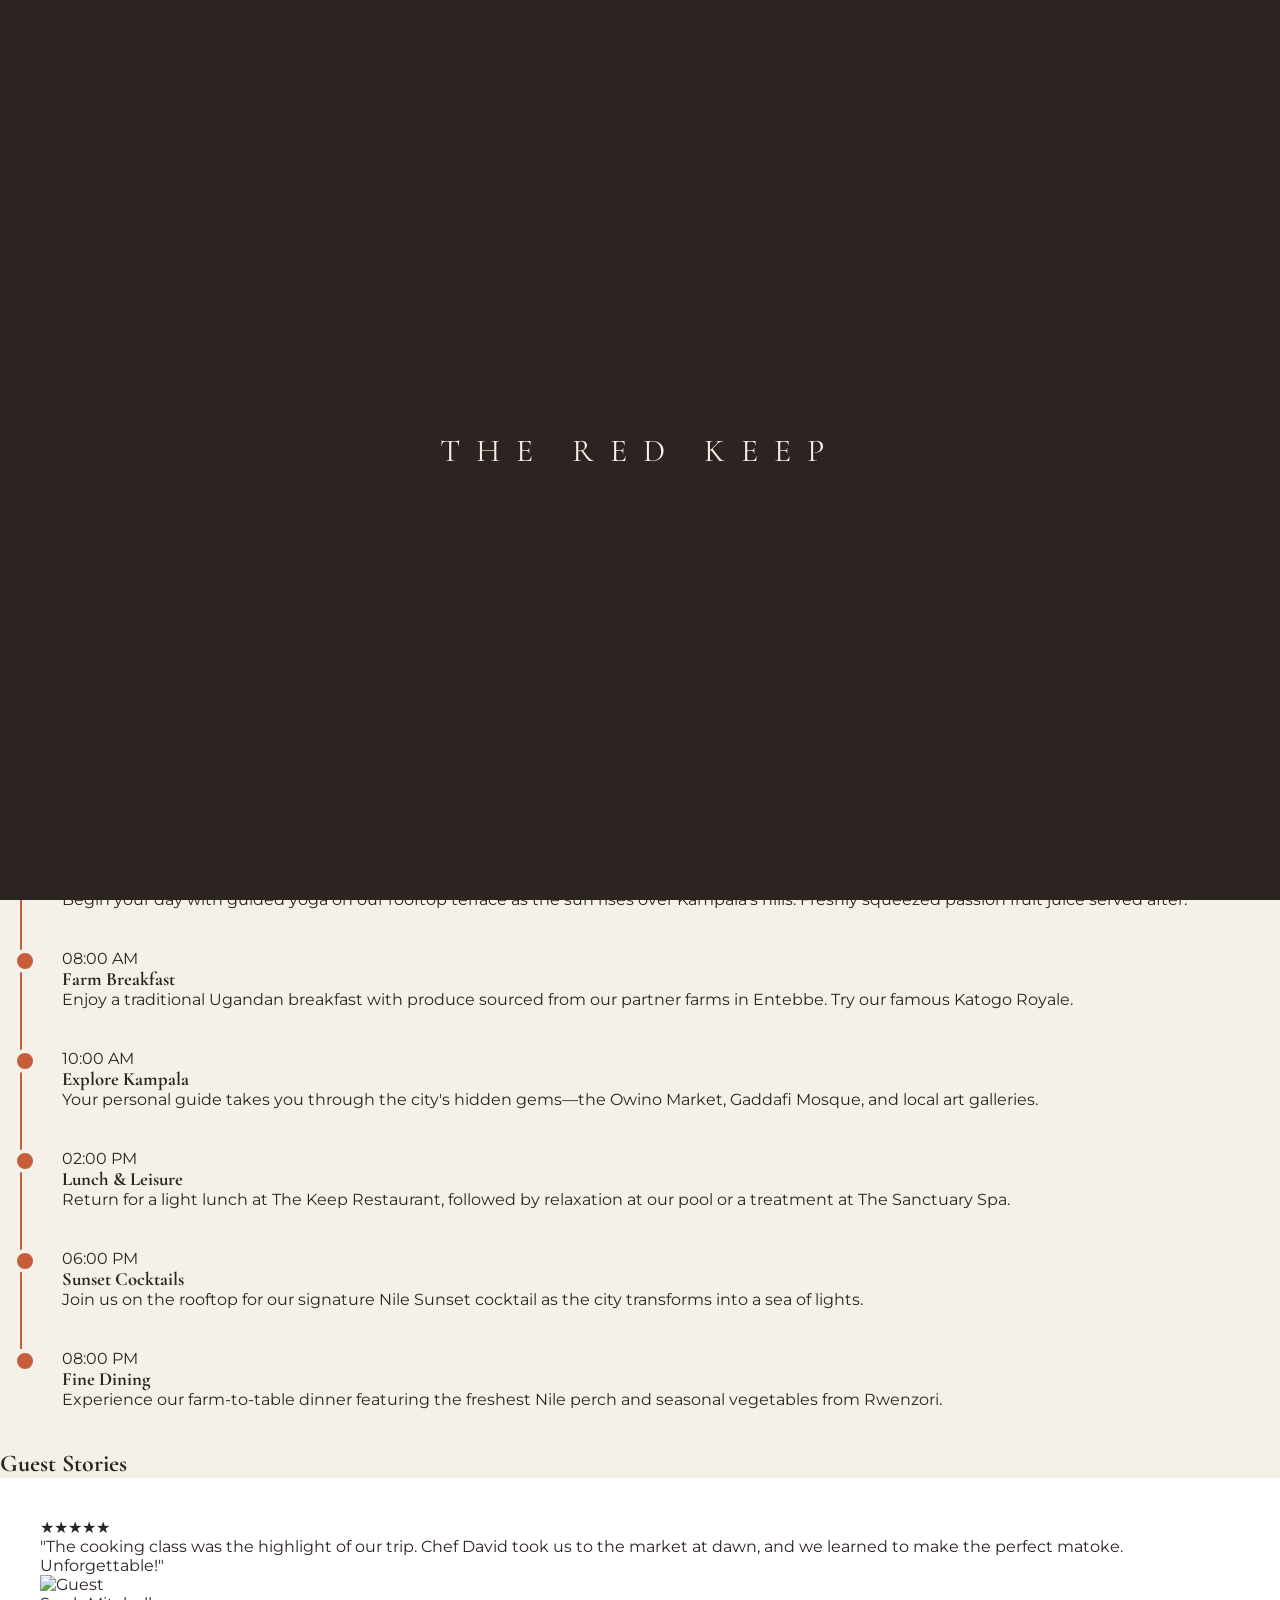
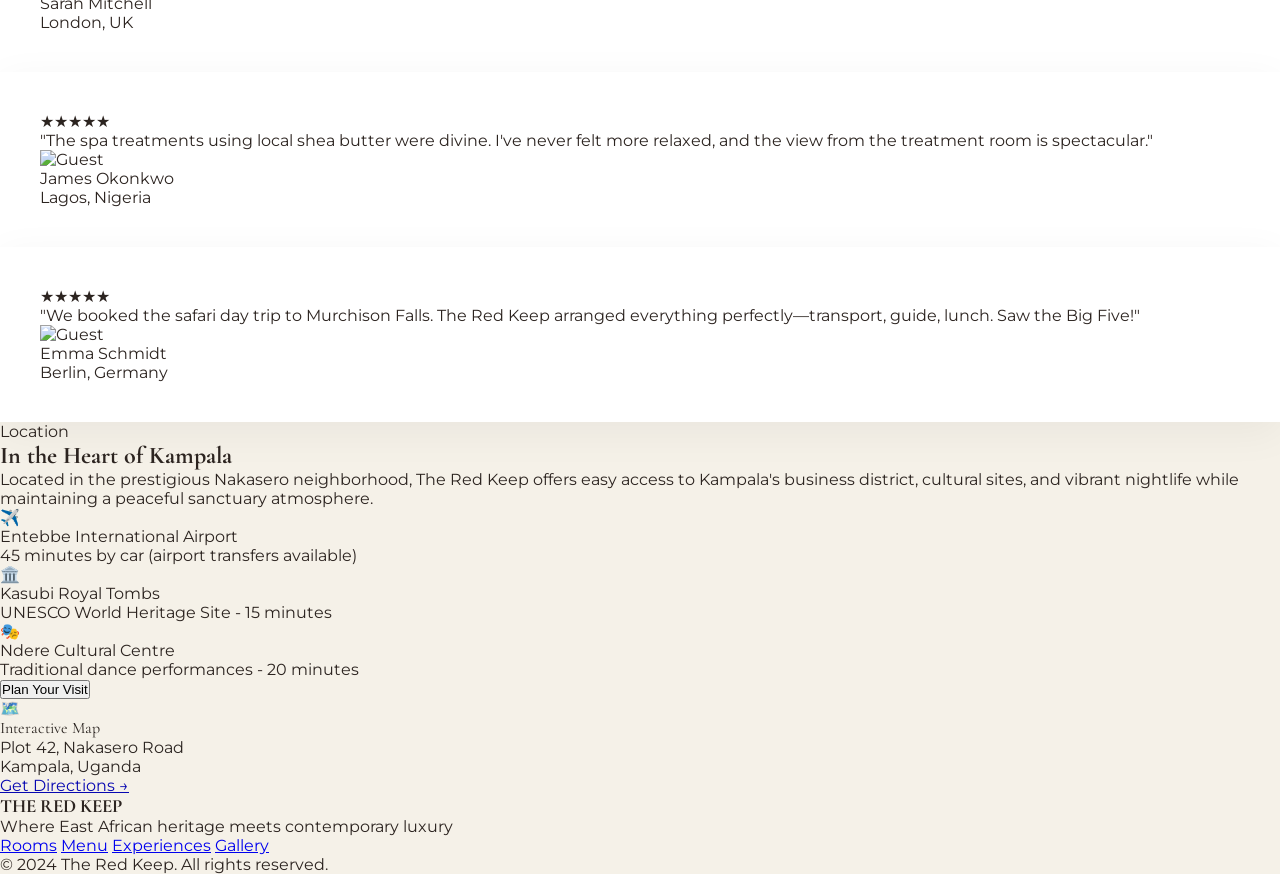
==== experiences.html @ 0da82b59 "Initial commit" ====
<!-- experiences.html - Experiences & Activities Page -->
<!doctype html>
<html lang="en">
  <head>
    <meta charset="UTF-8" />
    <meta name="viewport" content="width=device-width, initial-scale=1.0" />
    <title>Experiences | The Red Keep - Kampala, Uganda</title>
    <script src="https://cdn.tailwindcss.com"></script>
    <script src="https://cdnjs.cloudflare.com/ajax/libs/gsap/3.12.2/gsap.min.js"></script>
    <script src="https://cdnjs.cloudflare.com/ajax/libs/gsap/3.12.2/ScrollTrigger.min.js"></script>
    <link
      href="https://fonts.googleapis.com/css2?family=Cormorant+Garamond:ital,wght@0,300;0,400;0,600;1,400&family=Montserrat:wght@300;400;500;600&display=swap"
      rel="stylesheet"
    />

    <style>
      :root {
        --terracotta: #c65d3b;
        --ochre: #d4a373;
        --sage: #8a9a5b;
        --cream: #f5f1e8;
        --charcoal: #2c2420;
        --earth: #5c4a3d;
      }

      * {
        margin: 0;
        padding: 0;
        box-sizing: border-box;
      }
      body {
        font-family: "Montserrat", sans-serif;
        background-color: var(--cream);
        color: var(--charcoal);
        overflow-x: hidden;
      }
      .font-serif {
        font-family: "Cormorant Garamond", serif;
      }

      .grain-overlay {
        position: fixed;
        top: 0;
        left: 0;
        width: 100%;
        height: 100%;
        pointer-events: none;
        z-index: 9998;
        opacity: 0.03;
        background-image: url("data:image/svg+xml,%3Csvg viewBox='0 0 200 200' xmlns='http://www.w3.org/2000/svg'%3E%3Cfilter id='noiseFilter'%3E%3CfeTurbulence type='fractalNoise' baseFrequency='0.65' numOctaves='3' stitchTiles='stitch'/%3E%3C/filter%3E%3Crect width='100%25' height='100%25' filter='url(%23noiseFilter)'/%3E%3C/svg%3E");
      }

      .custom-cursor {
        width: 20px;
        height: 20px;
        border: 2px solid var(--terracotta);
        border-radius: 50%;
        position: fixed;
        pointer-events: none;
        z-index: 9999;
        transition:
          transform 0.2s,
          background 0.2s;
        mix-blend-mode: difference;
      }
      .custom-cursor.hover {
        transform: scale(2);
        background: var(--terracotta);
      }

      .nav-hidden {
        transform: translateY(-100%);
      }
      .nav-visible {
        transform: translateY(0);
      }

      .experience-card {
        position: relative;
        overflow: hidden;
        cursor: pointer;
      }
      .experience-card img {
        transition: transform 0.8s cubic-bezier(0.16, 1, 0.3, 1);
      }
      .experience-card:hover img {
        transform: scale(1.1);
      }
      .experience-overlay {
        position: absolute;
        inset: 0;
        background: linear-gradient(
          to top,
          rgba(44, 36, 32, 0.9) 0%,
          transparent 60%
        );
        opacity: 0.8;
        transition: opacity 0.4s;
      }
      .experience-card:hover .experience-overlay {
        opacity: 1;
      }

      .timeline-item {
        position: relative;
        padding-left: 40px;
        border-left: 2px solid var(--terracotta);
        margin-left: 20px;
        padding-bottom: 40px;
      }
      .timeline-item::before {
        content: "";
        position: absolute;
        left: -9px;
        top: 0;
        width: 16px;
        height: 16px;
        background: var(--terracotta);
        border-radius: 50%;
        border: 4px solid var(--cream);
      }
      .timeline-item:last-child {
        border-left: 2px solid transparent;
      }

      .testimonial-card {
        background: white;
        padding: 40px;
        box-shadow: 0 10px 40px rgba(0, 0, 0, 0.05);
        transition: transform 0.4s;
      }
      .testimonial-card:hover {
        transform: translateY(-5px);
      }

      .loader {
        position: fixed;
        top: 0;
        left: 0;
        width: 100%;
        height: 100%;
        background: var(--charcoal);
        z-index: 10000;
        display: flex;
        align-items: center;
        justify-content: center;
      }
      .loader-text {
        color: var(--cream);
        font-size: 2rem;
        letter-spacing: 0.5em;
        animation: pulse 2s infinite;
      }
      @keyframes pulse {
        0%,
        100% {
          opacity: 0.3;
        }
        50% {
          opacity: 1;
        }
      }

      .mobile-menu {
        clip-path: circle(0% at calc(100% - 40px) 40px);
        transition: clip-path 0.8s cubic-bezier(0.16, 1, 0.3, 1);
      }
      .mobile-menu.active {
        clip-path: circle(150% at calc(100% - 40px) 40px);
      }

      .map-container {
        filter: grayscale(20%) sepia(10%);
        transition: filter 0.4s;
      }
      .map-container:hover {
        filter: grayscale(0%) sepia(0%);
      }
    </style>
  </head>
  <body class="antialiased">
    <div class="loader" id="loader">
      <div class="loader-text font-serif">THE RED KEEP</div>
    </div>
    <div class="grain-overlay"></div>
    <div class="custom-cursor hidden md:block" id="cursor"></div>

    <nav
      id="navbar"
      class="fixed w-full z-50 transition-all duration-500 nav-hidden bg-cream/90 backdrop-blur-md border-b border-stone-200"
    >
      <div class="max-w-7xl mx-auto px-6 py-4 flex justify-between items-center">
        <a
          href="index.html"
          class="text-2xl font-serif font-bold tracking-widest text-charcoal hover:text-terracotta transition-colors"
          >THE RED KEEP</a
        >
        <div class="hidden md:flex items-center space-x-8">
          <a
            href="rooms.html"
            class="text-sm tracking-widest hover:text-terracotta transition-colors uppercase"
            >Rooms</a
          >
          <a
            href="menu.html"
            class="text-sm tracking-widest hover:text-terracotta transition-colors uppercase"
            >Menu</a
          >
          <a
            href="experiences.html"
            class="text-sm tracking-widest text-terracotta uppercase"
            >Experiences</a
          >
          <a
            href="gallery.html"
            class="text-sm tracking-widest hover:text-terracotta transition-colors uppercase"
            >Gallery</a
          >
          <button
            onclick="window.location.href = 'index.html#booking'"
            class="px-6 py-3 bg-terracotta text-white text-sm tracking-widest uppercase hover:bg-terracotta-dark transition-colors"
          >
            Book Now
          </button>
        </div>
        <button
          id="menuBtn"
          class="md:hidden w-10 h-10 flex flex-col justify-center items-center space-y-1.5"
        >
          <span class="w-6 h-0.5 bg-charcoal transition-all"></span>
          <span class="w-6 h-0.5 bg-charcoal transition-all"></span>
        </button>
      </div>
    </nav>

    <div
      id="mobileMenu"
      class="mobile-menu fixed inset-0 bg-charcoal z-40 flex flex-col items-center justify-center space-y-8 md:hidden"
    >
      <a
        href="index.html"
        class="text-3xl font-serif text-cream hover:text-terracotta transition-colors"
        >Home</a
      >
      <a
        href="rooms.html"
        class="text-3xl font-serif text-cream hover:text-terracotta transition-colors"
        >Rooms</a
      >
      <a
        href="menu.html"
        class="text-3xl font-serif text-cream hover:text-terracotta transition-colors"
        >Menu</a
      >
      <a href="experiences.html" class="text-3xl font-serif text-terracotta"
        >Experiences</a
      >
      <a
        href="gallery.html"
        class="text-3xl font-serif text-cream hover:text-terracotta transition-colors"
        >Gallery</a
      >
      <button
        onclick="window.location.href = 'index.html#booking'"
        class="mt-8 px-8 py-4 border border-terracotta text-terracotta text-lg tracking-widest uppercase"
      >
        Book Now
      </button>
    </div>

    <section class="relative h-[70vh] w-full overflow-hidden bg-charcoal">
      <div class="absolute inset-0">
        <img
          src="https://images.unsplash.com/photo-1533105079780-92b9be482077?w=1920&q=80"
          alt="Kampala Experience"
          class="w-full h-full object-cover opacity-60"
        />
      </div>
      <div
        class="absolute inset-0 bg-gradient-to-b from-charcoal/40 via-transparent to-cream"
      ></div>
      <div
        class="relative z-10 h-full flex flex-col justify-center items-center text-center px-6"
      >
        <p class="text-ochre text-sm tracking-[0.3em] uppercase mb-4">
          Discover Uganda
        </p>
        <h1 class="font-serif text-6xl md:text-8xl lg:text-9xl text-cream mb-6">
          EXPERIENCES
        </h1>
        <p class="text-cream/80 text-lg md:text-xl max-w-2xl font-light">
          Curated journeys through the Pearl of Africa
        </p>
      </div>
    </section>

    <section class="py-24 px-6 bg-cream">
      <div class="max-w-7xl mx-auto">
        <div class="text-center mb-20">
          <span class="text-terracotta text-sm tracking-widest uppercase"
            >Curated For You</span
          >
          <h2 class="font-serif text-5xl md:text-6xl text-charcoal mt-4">
            Signature Experiences
          </h2>
        </div>

        <div class="grid md:grid-cols-2 lg:grid-cols-3 gap-8">
          <div class="experience-card h-96 rounded-sm group">
            <img
              src="https://images.unsplash.com/photo-1544161515-4ab6ce6db874?w=800&q=80"
              alt="Spa"
              class="w-full h-full object-cover"
            />
            <div class="experience-overlay"></div>
            <div class="absolute bottom-0 left-0 right-0 p-8 text-cream">
              <span class="text-ochre text-xs tracking-widest uppercase"
                >Wellness</span
              >
              <h3 class="font-serif text-3xl mt-2 mb-3">The Sanctuary Spa</h3>
              <p
                class="text-cream/80 text-sm mb-4 opacity-0 group-hover:opacity-100 transition-opacity duration-400"
              >
                Traditional Ugandan healing rituals meet modern therapies. Sheabutter
                massages, coffee scrubs, and aromatherapy.
              </p>
              <span class="text-terracotta font-medium">From $85</span>
            </div>
          </div>

          <div class="experience-card h-96 rounded-sm group">
            <img
              src="https://images.unsplash.com/photo-1533105079780-92b9be482077?w=800&q=80"
              alt="Rooftop"
              class="w-full h-full object-cover"
            />
            <div class="experience-overlay"></div>
            <div class="absolute bottom-0 left-0 right-0 p-8 text-cream">
              <span class="text-ochre text-xs tracking-widest uppercase">Dining</span>
              <h3 class="font-serif text-3xl mt-2 mb-3">The Rooftop</h3>
              <p
                class="text-cream/80 text-sm mb-4 opacity-0 group-hover:opacity-100 transition-opacity duration-400"
              >
                Sunset cocktails with 360° views of Kampala's seven hills. Live jazz
                on Friday evenings.
              </p>
              <span class="text-terracotta font-medium">Open Daily</span>
            </div>
          </div>

          <div class="experience-card h-96 rounded-sm group">
            <img
              src="https://images.unsplash.com/photo-1551632436-cbf8dd35adfa?w=800&q=80"
              alt="Cultural Tour"
              class="w-full h-full object-cover"
            />
            <div class="experience-overlay"></div>
            <div class="absolute bottom-0 left-0 right-0 p-8 text-cream">
              <span class="text-ochre text-xs tracking-widest uppercase"
                >Culture</span
              >
              <h3 class="font-serif text-3xl mt-2 mb-3">Cultural Immersion</h3>
              <p
                class="text-cream/80 text-sm mb-4 opacity-0 group-hover:opacity-100 transition-opacity duration-400"
              >
                Private tours to Ndere Centre, Kasubi Tombs, and local craft markets
                with our concierge.
              </p>
              <span class="text-terracotta font-medium">From $120</span>
            </div>
          </div>

          <div class="experience-card h-96 rounded-sm group">
            <img
              src="https://images.unsplash.com/photo-1510812431401-41d2bd2722f3?w=800&q=80"
              alt="Wine Cellar"
              class="w-full h-full object-cover"
            />
            <div class="experience-overlay"></div>
            <div class="absolute bottom-0 left-0 right-0 p-8 text-cream">
              <span class="text-ochre text-xs tracking-widest uppercase"
                >Tasting</span
              >
              <h3 class="font-serif text-3xl mt-2 mb-3">The Cellar</h3>
              <p
                class="text-cream/80 text-sm mb-4 opacity-0 group-hover:opacity-100 transition-opacity duration-400"
              >
                Curated African wine tastings and Ugandan coffee cupping sessions with
                our sommelier.
              </p>
              <span class="text-terracotta font-medium">From $45</span>
            </div>
          </div>

          <div class="experience-card h-96 rounded-sm group">
            <img
              src="https://images.unsplash.com/photo-1504280390367-361c6d9f38f4?w=800&q=80"
              alt="Cooking Class"
              class="w-full h-full object-cover"
            />
            <div class="experience-overlay"></div>
            <div class="absolute bottom-0 left-0 right-0 p-8 text-cream">
              <span class="text-ochre text-xs tracking-widest uppercase"
                >Culinary</span
              >
              <h3 class="font-serif text-3xl mt-2 mb-3">Cooking Classes</h3>
              <p
                class="text-cream/80 text-sm mb-4 opacity-0 group-hover:opacity-100 transition-opacity duration-400"
              >
                Learn to prepare traditional Ugandan dishes with our executive chef.
                Market tour included.
              </p>
              <span class="text-terracotta font-medium">From $95</span>
            </div>
          </div>

          <div class="experience-card h-96 rounded-sm group">
            <img
              src="https://images.unsplash.com/photo-1469854523086-cc02fe5d8800?w=800&q=80"
              alt="Safari"
              class="w-full h-full object-cover"
            />
            <div class="experience-overlay"></div>
            <div class="absolute bottom-0 left-0 right-0 p-8 text-cream">
              <span class="text-ochre text-xs tracking-widest uppercase"
                >Adventure</span
              >
              <h3 class="font-serif text-3xl mt-2 mb-3">Safari Day Trips</h3>
              <p
                class="text-cream/80 text-sm mb-4 opacity-0 group-hover:opacity-100 transition-opacity duration-400"
              >
                Guided excursions to Murchison Falls or Queen Elizabeth National Park.
                Full day experiences.
              </p>
              <span class="text-terracotta font-medium">From $350</span>
            </div>
          </div>
        </div>
      </div>
    </section>

    <section class="py-24 px-6 bg-stone-100">
      <div class="max-w-4xl mx-auto">
        <div class="text-center mb-16">
          <span class="text-terracotta text-sm tracking-widest uppercase"
            >Your Journey</span
          >
          <h2 class="font-serif text-5xl text-charcoal mt-4">
            A Day at The Red Keep
          </h2>
        </div>

        <div class="relative">
          <div class="timeline-item">
            <span class="text-terracotta text-sm font-medium">06:30 AM</span>
            <h3 class="font-serif text-2xl text-charcoal mt-2 mb-2">Sunrise Yoga</h3>
            <p class="text-earth">
              Begin your day with guided yoga on our rooftop terrace as the sun rises
              over Kampala's hills. Freshly squeezed passion fruit juice served after.
            </p>
          </div>

          <div class="timeline-item">
            <span class="text-terracotta text-sm font-medium">08:00 AM</span>
            <h3 class="font-serif text-2xl text-charcoal mt-2 mb-2">
              Farm Breakfast
            </h3>
            <p class="text-earth">
              Enjoy a traditional Ugandan breakfast with produce sourced from our
              partner farms in Entebbe. Try our famous Katogo Royale.
            </p>
          </div>

          <div class="timeline-item">
            <span class="text-terracotta text-sm font-medium">10:00 AM</span>
            <h3 class="font-serif text-2xl text-charcoal mt-2 mb-2">
              Explore Kampala
            </h3>
            <p class="text-earth">
              Your personal guide takes you through the city's hidden gems—the Owino
              Market, Gaddafi Mosque, and local art galleries.
            </p>
          </div>

          <div class="timeline-item">
            <span class="text-terracotta text-sm font-medium">02:00 PM</span>
            <h3 class="font-serif text-2xl text-charcoal mt-2 mb-2">
              Lunch & Leisure
            </h3>
            <p class="text-earth">
              Return for a light lunch at The Keep Restaurant, followed by relaxation
              at our pool or a treatment at The Sanctuary Spa.
            </p>
          </div>

          <div class="timeline-item">
            <span class="text-terracotta text-sm font-medium">06:00 PM</span>
            <h3 class="font-serif text-2xl text-charcoal mt-2 mb-2">
              Sunset Cocktails
            </h3>
            <p class="text-earth">
              Join us on the rooftop for our signature Nile Sunset cocktail as the
              city transforms into a sea of lights.
            </p>
          </div>

          <div class="timeline-item">
            <span class="text-terracotta text-sm font-medium">08:00 PM</span>
            <h3 class="font-serif text-2xl text-charcoal mt-2 mb-2">Fine Dining</h3>
            <p class="text-earth">
              Experience our farm-to-table dinner featuring the freshest Nile perch
              and seasonal vegetables from Rwenzori.
            </p>
          </div>
        </div>
      </div>
    </section>

    <section class="py-24 px-6 bg-cream">
      <div class="max-w-6xl mx-auto">
        <h2 class="font-serif text-5xl text-charcoal mb-16 text-center">
          Guest Stories
        </h2>
        <div class="grid md:grid-cols-3 gap-8">
          <div class="testimonial-card rounded-sm">
            <div class="flex items-center gap-1 mb-4 text-terracotta">★★★★★</div>
            <p class="text-earth mb-6 italic">
              "The cooking class was the highlight of our trip. Chef David took us to
              the market at dawn, and we learned to make the perfect matoke.
              Unforgettable!"
            </p>
            <div class="flex items-center gap-4">
              <div class="w-12 h-12 rounded-full bg-stone-200 overflow-hidden">
                <img
                  src="https://images.unsplash.com/photo-1494790108377-be9c29b29330?w=100&q=80"
                  alt="Guest"
                  class="w-full h-full object-cover"
                />
              </div>
              <div>
                <p class="font-medium text-charcoal">Sarah Mitchell</p>
                <p class="text-sm text-earth">London, UK</p>
              </div>
            </div>
          </div>

          <div class="testimonial-card rounded-sm">
            <div class="flex items-center gap-1 mb-4 text-terracotta">★★★★★</div>
            <p class="text-earth mb-6 italic">
              "The spa treatments using local shea butter were divine. I've never felt
              more relaxed, and the view from the treatment room is spectacular."
            </p>
            <div class="flex items-center gap-4">
              <div class="w-12 h-12 rounded-full bg-stone-200 overflow-hidden">
                <img
                  src="https://images.unsplash.com/photo-1507003211169-0a1dd7228f2d?w=100&q=80"
                  alt="Guest"
                  class="w-full h-full object-cover"
                />
              </div>
              <div>
                <p class="font-medium text-charcoal">James Okonkwo</p>
                <p class="text-sm text-earth">Lagos, Nigeria</p>
              </div>
            </div>
          </div>

          <div class="testimonial-card rounded-sm">
            <div class="flex items-center gap-1 mb-4 text-terracotta">★★★★★</div>
            <p class="text-earth mb-6 italic">
              "We booked the safari day trip to Murchison Falls. The Red Keep arranged
              everything perfectly—transport, guide, lunch. Saw the Big Five!"
            </p>
            <div class="flex items-center gap-4">
              <div class="w-12 h-12 rounded-full bg-stone-200 overflow-hidden">
                <img
                  src="https://images.unsplash.com/photo-1438761681033-6461ffad8d80?w=100&q=80"
                  alt="Guest"
                  class="w-full h-full object-cover"
                />
              </div>
              <div>
                <p class="font-medium text-charcoal">Emma Schmidt</p>
                <p class="text-sm text-earth">Berlin, Germany</p>
              </div>
            </div>
          </div>
        </div>
      </div>
    </section>

    <section class="py-24 px-6 bg-charcoal text-cream">
      <div class="max-w-7xl mx-auto">
        <div class="grid lg:grid-cols-2 gap-16 items-center">
          <div>
            <span class="text-terracotta text-sm tracking-widest uppercase"
              >Location</span
            >
            <h2 class="font-serif text-5xl mt-4 mb-8">In the Heart of Kampala</h2>
            <p class="text-cream/80 leading-relaxed mb-8">
              Located in the prestigious Nakasero neighborhood, The Red Keep offers
              easy access to Kampala's business district, cultural sites, and vibrant
              nightlife while maintaining a peaceful sanctuary atmosphere.
            </p>

            <div class="space-y-4 mb-8">
              <div class="flex items-center gap-4">
                <span class="text-terracotta text-2xl">✈️</span>
                <div>
                  <p class="font-medium">Entebbe International Airport</p>
                  <p class="text-cream/60 text-sm">
                    45 minutes by car (airport transfers available)
                  </p>
                </div>
              </div>
              <div class="flex items-center gap-4">
                <span class="text-terracotta text-2xl">🏛️</span>
                <div>
                  <p class="font-medium">Kasubi Royal Tombs</p>
                  <p class="text-cream/60 text-sm">
                    UNESCO World Heritage Site - 15 minutes
                  </p>
                </div>
              </div>
              <div class="flex items-center gap-4">
                <span class="text-terracotta text-2xl">🎭</span>
                <div>
                  <p class="font-medium">Ndere Cultural Centre</p>
                  <p class="text-cream/60 text-sm">
                    Traditional dance performances - 20 minutes
                  </p>
                </div>
              </div>
            </div>

            <button
              onclick="window.location.href = 'index.html#booking'"
              class="px-8 py-4 bg-terracotta text-white tracking-widest uppercase hover:bg-terracotta-dark transition-colors"
            >
              Plan Your Visit
            </button>
          </div>

          <div
            class="map-container rounded-sm overflow-hidden h-96 bg-stone-800 flex items-center justify-center"
          >
            <div class="text-center p-8">
              <p class="text-6xl mb-4">🗺️</p>
              <p class="font-serif text-2xl mb-2">Interactive Map</p>
              <p class="text-cream/60 text-sm">
                Plot 42, Nakasero Road<br />Kampala, Uganda
              </p>
              <a
                href="https://maps.google.com"
                target="_blank"
                class="inline-block mt-4 text-terracotta hover:underline"
                >Get Directions →</a
              >
            </div>
          </div>
        </div>
      </div>
    </section>

    <footer class="bg-cream border-t border-stone-200 py-16 px-6">
      <div class="max-w-7xl mx-auto text-center">
        <h3 class="font-serif text-3xl text-charcoal mb-4">THE RED KEEP</h3>
        <p class="text-earth mb-8">
          Where East African heritage meets contemporary luxury
        </p>
        <div class="flex justify-center gap-8 text-sm text-earth">
          <a href="rooms.html" class="hover:text-terracotta transition-colors"
            >Rooms</a
          >
          <a href="menu.html" class="hover:text-terracotta transition-colors">Menu</a>
          <a href="experiences.html" class="hover:text-terracotta transition-colors"
            >Experiences</a
          >
          <a href="gallery.html" class="hover:text-terracotta transition-colors"
            >Gallery</a
          >
        </div>
        <p class="text-earth/60 text-sm mt-8">
          &copy; 2024 The Red Keep. All rights reserved.
        </p>
      </div>
    </footer>

    <script>
      gsap.registerPlugin(ScrollTrigger);

      window.addEventListener("load", () => {
        gsap.to("#loader", {
          opacity: 0,
          duration: 1,
          delay: 0.5,
          onComplete: () => {
            document.getElementById("loader").style.display = "none";
          },
        });

        gsap.from(".experience-card", {
          scrollTrigger: { trigger: ".experience-card", start: "top 80%" },
          y: 100,
          opacity: 0,
          duration: 0.8,
          stagger: 0.15,
        });

        gsap.from(".timeline-item", {
          scrollTrigger: { trigger: ".timeline-item", start: "top 80%" },
          x: -50,
          opacity: 0,
          duration: 0.8,
          stagger: 0.2,
        });
      });

      let lastScroll = 0;
      window.addEventListener("scroll", () => {
        const current = window.pageYOffset;
        const nav = document.getElementById("navbar");
        if (current > 100) {
          nav.classList.remove("nav-hidden");
          nav.classList.add("nav-visible");
        } else {
          nav.classList.add("nav-hidden");
          nav.classList.remove("nav-visible");
        }
        lastScroll = current;
      });

      const menuBtn = document.getElementById("menuBtn");
      const mobileMenu = document.getElementById("mobileMenu");
      let menuOpen = false;

      menuBtn.addEventListener("click", () => {
        menuOpen = !menuOpen;
        mobileMenu.classList.toggle("active");
        menuBtn.children[0].style.transform = menuOpen
          ? "rotate(45deg) translate(5px, 5px)"
          : "none";
        menuBtn.children[1].style.transform = menuOpen
          ? "rotate(-45deg) translate(0px, 0px)"
          : "none";
      });

      const cursor = document.getElementById("cursor");
      if (!window.matchMedia("(pointer: coarse)").matches) {
        document.addEventListener("mousemove", (e) => {
          cursor.style.left = e.clientX + "px";
          cursor.style.top = e.clientY + "px";
        });
        document.querySelectorAll("a, button, .experience-card").forEach((el) => {
          el.addEventListener("mouseenter", () => cursor.classList.add("hover"));
          el.addEventListener("mouseleave", () => cursor.classList.remove("hover"));
        });
      }
    </script>
  </body>
</html>
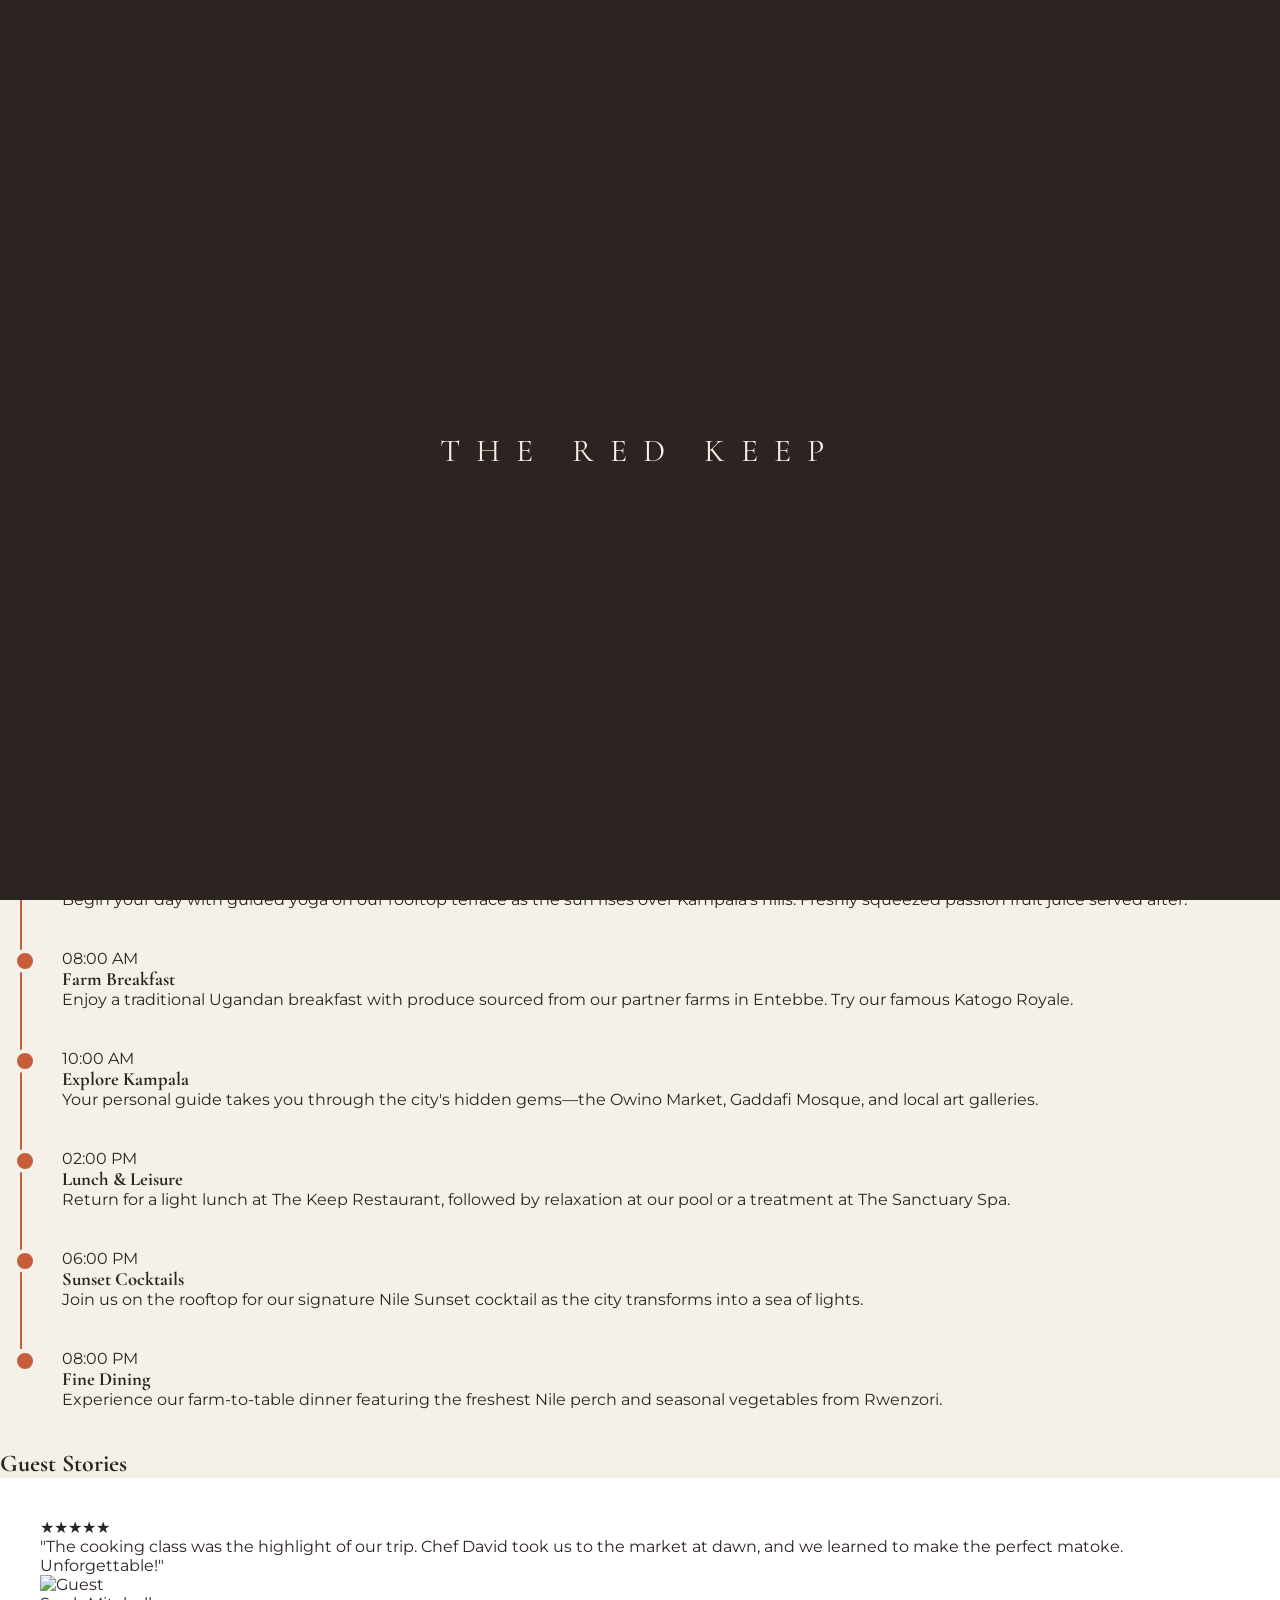
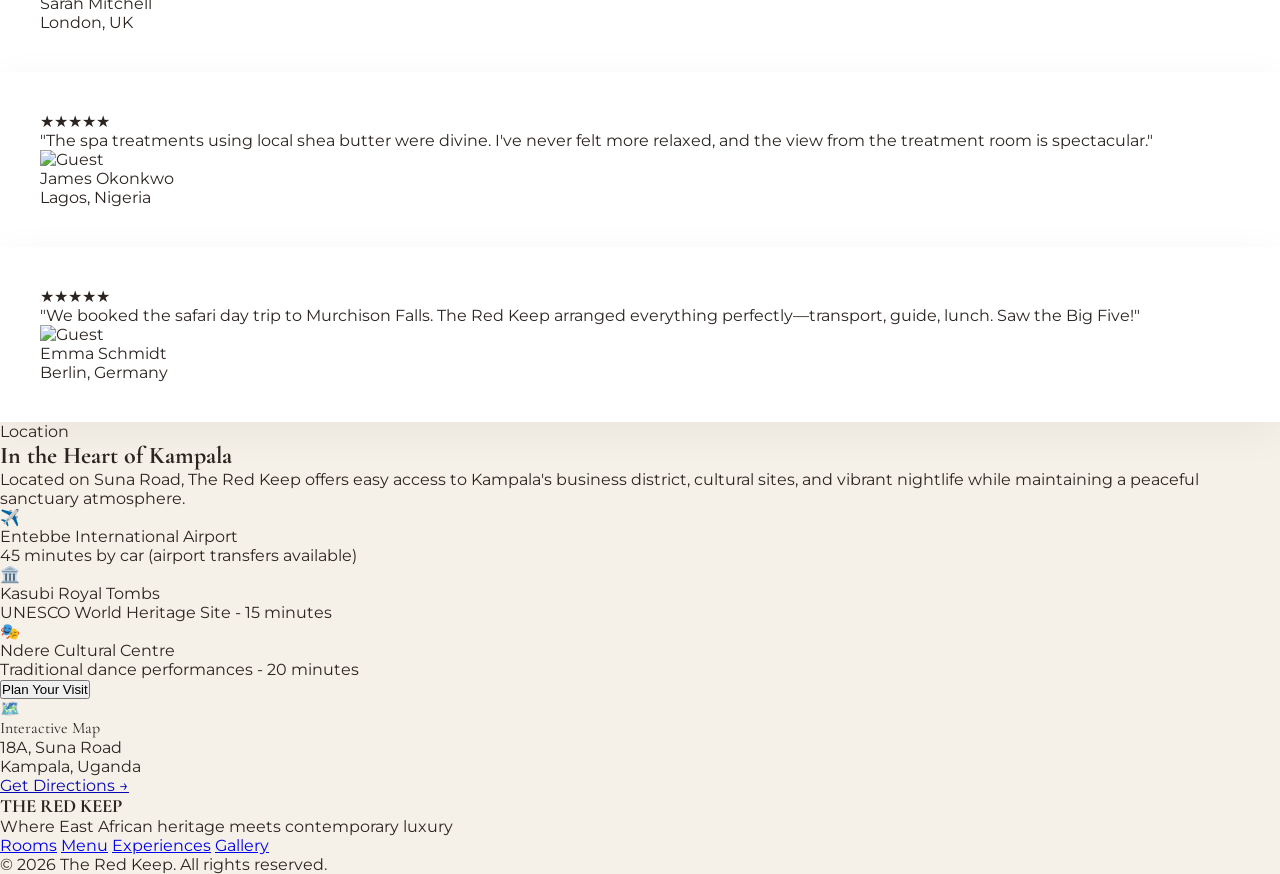
==== commit 49f0fb17: "Fix navbar scroll behavior, update contact info, and improve mobile menu - Replace threshold-based n" ====
--- a/experiences.html
+++ b/experiences.html
@@ -13,170 +13,8 @@
       rel="stylesheet"
     />
 
-    <style>
-      :root {
-        --terracotta: #c65d3b;
-        --ochre: #d4a373;
-        --sage: #8a9a5b;
-        --cream: #f5f1e8;
-        --charcoal: #2c2420;
-        --earth: #5c4a3d;
-      }
-
-      * {
-        margin: 0;
-        padding: 0;
-        box-sizing: border-box;
-      }
-      body {
-        font-family: "Montserrat", sans-serif;
-        background-color: var(--cream);
-        color: var(--charcoal);
-        overflow-x: hidden;
-      }
-      .font-serif {
-        font-family: "Cormorant Garamond", serif;
-      }
-
-      .grain-overlay {
-        position: fixed;
-        top: 0;
-        left: 0;
-        width: 100%;
-        height: 100%;
-        pointer-events: none;
-        z-index: 9998;
-        opacity: 0.03;
-        background-image: url("data:image/svg+xml,%3Csvg viewBox='0 0 200 200' xmlns='http://www.w3.org/2000/svg'%3E%3Cfilter id='noiseFilter'%3E%3CfeTurbulence type='fractalNoise' baseFrequency='0.65' numOctaves='3' stitchTiles='stitch'/%3E%3C/filter%3E%3Crect width='100%25' height='100%25' filter='url(%23noiseFilter)'/%3E%3C/svg%3E");
-      }
-
-      .custom-cursor {
-        width: 20px;
-        height: 20px;
-        border: 2px solid var(--terracotta);
-        border-radius: 50%;
-        position: fixed;
-        pointer-events: none;
-        z-index: 9999;
-        transition:
-          transform 0.2s,
-          background 0.2s;
-        mix-blend-mode: difference;
-      }
-      .custom-cursor.hover {
-        transform: scale(2);
-        background: var(--terracotta);
-      }
-
-      .nav-hidden {
-        transform: translateY(-100%);
-      }
-      .nav-visible {
-        transform: translateY(0);
-      }
-
-      .experience-card {
-        position: relative;
-        overflow: hidden;
-        cursor: pointer;
-      }
-      .experience-card img {
-        transition: transform 0.8s cubic-bezier(0.16, 1, 0.3, 1);
-      }
-      .experience-card:hover img {
-        transform: scale(1.1);
-      }
-      .experience-overlay {
-        position: absolute;
-        inset: 0;
-        background: linear-gradient(
-          to top,
-          rgba(44, 36, 32, 0.9) 0%,
-          transparent 60%
-        );
-        opacity: 0.8;
-        transition: opacity 0.4s;
-      }
-      .experience-card:hover .experience-overlay {
-        opacity: 1;
-      }
-
-      .timeline-item {
-        position: relative;
-        padding-left: 40px;
-        border-left: 2px solid var(--terracotta);
-        margin-left: 20px;
-        padding-bottom: 40px;
-      }
-      .timeline-item::before {
-        content: "";
-        position: absolute;
-        left: -9px;
-        top: 0;
-        width: 16px;
-        height: 16px;
-        background: var(--terracotta);
-        border-radius: 50%;
-        border: 4px solid var(--cream);
-      }
-      .timeline-item:last-child {
-        border-left: 2px solid transparent;
-      }
-
-      .testimonial-card {
-        background: white;
-        padding: 40px;
-        box-shadow: 0 10px 40px rgba(0, 0, 0, 0.05);
-        transition: transform 0.4s;
-      }
-      .testimonial-card:hover {
-        transform: translateY(-5px);
-      }
-
-      .loader {
-        position: fixed;
-        top: 0;
-        left: 0;
-        width: 100%;
-        height: 100%;
-        background: var(--charcoal);
-        z-index: 10000;
-        display: flex;
-        align-items: center;
-        justify-content: center;
-      }
-      .loader-text {
-        color: var(--cream);
-        font-size: 2rem;
-        letter-spacing: 0.5em;
-        animation: pulse 2s infinite;
-      }
-      @keyframes pulse {
-        0%,
-        100% {
-          opacity: 0.3;
-        }
-        50% {
-          opacity: 1;
-        }
-      }
-
-      .mobile-menu {
-        clip-path: circle(0% at calc(100% - 40px) 40px);
-        transition: clip-path 0.8s cubic-bezier(0.16, 1, 0.3, 1);
-      }
-      .mobile-menu.active {
-        clip-path: circle(150% at calc(100% - 40px) 40px);
-      }
-
-      .map-container {
-        filter: grayscale(20%) sepia(10%);
-        transition: filter 0.4s;
-      }
-      .map-container:hover {
-        filter: grayscale(0%) sepia(0%);
-      }
-    </style>
+    <link rel="stylesheet" href="styles/common.css" />
+    <link rel="stylesheet" href="styles/experiences.css" />
   </head>
   <body class="antialiased">
     <div class="loader" id="loader">
@@ -187,7 +25,7 @@
 
     <nav
       id="navbar"
-      class="fixed w-full z-50 transition-all duration-500 nav-hidden bg-cream/90 backdrop-blur-md border-b border-stone-200"
+      class="fixed w-full z-50 transition-all duration-500 nav-visible bg-cream/90 backdrop-blur-md border-b border-stone-200"
     >
       <div class="max-w-7xl mx-auto px-6 py-4 flex justify-between items-center">
         <a
@@ -227,15 +65,15 @@
           id="menuBtn"
           class="md:hidden w-10 h-10 flex flex-col justify-center items-center space-y-1.5"
         >
-          <span class="w-6 h-0.5 bg-charcoal transition-all"></span>
-          <span class="w-6 h-0.5 bg-charcoal transition-all"></span>
+          <span class="w-6 h-0.5 transition-all"></span>
+          <span class="w-6 h-0.5 transition-all"></span>
         </button>
       </div>
     </nav>
 
     <div
       id="mobileMenu"
-      class="mobile-menu fixed inset-0 bg-charcoal z-40 flex flex-col items-center justify-center space-y-8 md:hidden"
+      class="mobile-menu fixed inset-0 z-40 flex flex-col items-center justify-center space-y-8 md:hidden" style="background-color: var(--charcoal)"
     >
       <a
         href="index.html"
@@ -252,7 +90,7 @@
         class="text-3xl font-serif text-cream hover:text-terracotta transition-colors"
         >Menu</a
       >
-      <a href="experiences.html" class="text-3xl font-serif text-terracotta"
+      <a href="experiences.html" class="text-3xl font-serif active-link"
         >Experiences</a
       >
       <a
@@ -598,7 +436,7 @@
             >
             <h2 class="font-serif text-5xl mt-4 mb-8">In the Heart of Kampala</h2>
             <p class="text-cream/80 leading-relaxed mb-8">
-              Located in the prestigious Nakasero neighborhood, The Red Keep offers
+              Located on Suna Road, The Red Keep offers
               easy access to Kampala's business district, cultural sites, and vibrant
               nightlife while maintaining a peaceful sanctuary atmosphere.
             </p>
@@ -648,7 +486,7 @@
               <p class="text-6xl mb-4">🗺️</p>
               <p class="font-serif text-2xl mb-2">Interactive Map</p>
               <p class="text-cream/60 text-sm">
-                Plot 42, Nakasero Road<br />Kampala, Uganda
+                18A, Suna Road<br />Kampala, Uganda
               </p>
               <a
                 href="https://maps.google.com"
@@ -681,81 +519,12 @@
           >
         </div>
         <p class="text-earth/60 text-sm mt-8">
-          &copy; 2024 The Red Keep. All rights reserved.
+          &copy; 2026 The Red Keep. All rights reserved.
         </p>
       </div>
     </footer>
 
-    <script>
-      gsap.registerPlugin(ScrollTrigger);
-
-      window.addEventListener("load", () => {
-        gsap.to("#loader", {
-          opacity: 0,
-          duration: 1,
-          delay: 0.5,
-          onComplete: () => {
-            document.getElementById("loader").style.display = "none";
-          },
-        });
-
-        gsap.from(".experience-card", {
-          scrollTrigger: { trigger: ".experience-card", start: "top 80%" },
-          y: 100,
-          opacity: 0,
-          duration: 0.8,
-          stagger: 0.15,
-        });
-
-        gsap.from(".timeline-item", {
-          scrollTrigger: { trigger: ".timeline-item", start: "top 80%" },
-          x: -50,
-          opacity: 0,
-          duration: 0.8,
-          stagger: 0.2,
-        });
-      });
-
-      let lastScroll = 0;
-      window.addEventListener("scroll", () => {
-        const current = window.pageYOffset;
-        const nav = document.getElementById("navbar");
-        if (current > 100) {
-          nav.classList.remove("nav-hidden");
-          nav.classList.add("nav-visible");
-        } else {
-          nav.classList.add("nav-hidden");
-          nav.classList.remove("nav-visible");
-        }
-        lastScroll = current;
-      });
-
-      const menuBtn = document.getElementById("menuBtn");
-      const mobileMenu = document.getElementById("mobileMenu");
-      let menuOpen = false;
-
-      menuBtn.addEventListener("click", () => {
-        menuOpen = !menuOpen;
-        mobileMenu.classList.toggle("active");
-        menuBtn.children[0].style.transform = menuOpen
-          ? "rotate(45deg) translate(5px, 5px)"
-          : "none";
-        menuBtn.children[1].style.transform = menuOpen
-          ? "rotate(-45deg) translate(0px, 0px)"
-          : "none";
-      });
-
-      const cursor = document.getElementById("cursor");
-      if (!window.matchMedia("(pointer: coarse)").matches) {
-        document.addEventListener("mousemove", (e) => {
-          cursor.style.left = e.clientX + "px";
-          cursor.style.top = e.clientY + "px";
-        });
-        document.querySelectorAll("a, button, .experience-card").forEach((el) => {
-          el.addEventListener("mouseenter", () => cursor.classList.add("hover"));
-          el.addEventListener("mouseleave", () => cursor.classList.remove("hover"));
-        });
-      }
-    </script>
+    <script src="scripts/common.js"></script>
+    <script src="scripts/experiences.js"></script>
   </body>
 </html>
--- a/styles/common.css
+++ b/styles/common.css
@@ -0,0 +1,145 @@
+:root {
+  --terracotta: #c65d3b;
+  --terracotta-dark: #a64b2e;
+  --ochre: #d4a373;
+  --sage: #8a9a5b;
+  --cream: #f5f1e8;
+  --charcoal: #2c2420;
+  --earth: #5c4a3d;
+}
+
+* {
+  margin: 0;
+  padding: 0;
+  box-sizing: border-box;
+}
+
+body {
+  font-family: "Montserrat", sans-serif;
+  background-color: var(--cream);
+  color: var(--charcoal);
+  overflow-x: hidden;
+}
+
+.font-serif {
+  font-family: "Cormorant Garamond", serif;
+}
+
+/* Grain Overlay */
+.grain-overlay {
+  position: fixed;
+  top: 0;
+  left: 0;
+  width: 100%;
+  height: 100%;
+  pointer-events: none;
+  z-index: 9998;
+  opacity: 0.03;
+  background-image: url("data:image/svg+xml,%3Csvg viewBox='0 0 200 200' xmlns='http://www.w3.org/2000/svg'%3E%3Cfilter id='noiseFilter'%3E%3CfeTurbulence type='fractalNoise' baseFrequency='0.65' numOctaves='3' stitchTiles='stitch'/%3E%3C/filter%3E%3Crect width='100%25' height='100%25' filter='url(%23noiseFilter)'/%3E%3C/svg%3E");
+}
+
+/* Custom Cursor */
+.custom-cursor {
+  width: 20px;
+  height: 20px;
+  border: 2px solid var(--terracotta);
+  border-radius: 50%;
+  position: fixed;
+  pointer-events: none;
+  z-index: 9999;
+  transition:
+    transform 0.2s,
+    background 0.2s;
+  mix-blend-mode: difference;
+}
+
+.custom-cursor.hover {
+  transform: scale(2);
+  background: var(--terracotta);
+}
+
+/* Navigation */
+.nav-hidden {
+  transform: translateY(-100%);
+}
+
+.nav-visible {
+  transform: translateY(0);
+}
+
+/* Mobile Menu */
+.mobile-menu {
+  clip-path: circle(0% at calc(100% - 40px) 40px);
+  transition: clip-path 0.8s cubic-bezier(0.16, 1, 0.3, 1);
+}
+
+.mobile-menu.active {
+  clip-path: circle(150% at calc(100% - 40px) 40px);
+}
+
+/* Hamburger icon default color */
+#menuBtn span {
+  background-color: var(--charcoal);
+}
+
+/* Navbar when mobile menu is open */
+nav.menu-open {
+  background-color: var(--charcoal) !important;
+  border-color: transparent !important;
+}
+
+nav.menu-open a {
+  color: var(--cream) !important;
+}
+
+nav.menu-open #menuBtn span {
+  background-color: var(--cream) !important;
+}
+
+.mobile-menu a {
+  color: var(--cream);
+}
+
+.mobile-menu a:hover {
+  color: var(--terracotta);
+}
+
+.mobile-menu a.active-link {
+  color: var(--terracotta);
+}
+
+.mobile-menu button {
+  color: var(--terracotta);
+  border-color: var(--terracotta);
+}
+
+/* Loading Screen */
+.loader {
+  position: fixed;
+  top: 0;
+  left: 0;
+  width: 100%;
+  height: 100%;
+  background: var(--charcoal);
+  z-index: 10000;
+  display: flex;
+  align-items: center;
+  justify-content: center;
+}
+
+.loader-text {
+  color: var(--cream);
+  font-size: 2rem;
+  letter-spacing: 0.5em;
+  animation: pulse 2s infinite;
+}
+
+@keyframes pulse {
+  0%,
+  100% {
+    opacity: 0.3;
+  }
+  50% {
+    opacity: 1;
+  }
+}
--- a/styles/experiences.css
+++ b/styles/experiences.css
@@ -0,0 +1,65 @@
+.experience-card {
+  position: relative;
+  overflow: hidden;
+  cursor: pointer;
+}
+.experience-card img {
+  transition: transform 0.8s cubic-bezier(0.16, 1, 0.3, 1);
+}
+.experience-card:hover img {
+  transform: scale(1.1);
+}
+.experience-overlay {
+  position: absolute;
+  inset: 0;
+  background: linear-gradient(
+    to top,
+    rgba(44, 36, 32, 0.9) 0%,
+    transparent 60%
+  );
+  opacity: 0.8;
+  transition: opacity 0.4s;
+}
+.experience-card:hover .experience-overlay {
+  opacity: 1;
+}
+
+.timeline-item {
+  position: relative;
+  padding-left: 40px;
+  border-left: 2px solid var(--terracotta);
+  margin-left: 20px;
+  padding-bottom: 40px;
+}
+.timeline-item::before {
+  content: "";
+  position: absolute;
+  left: -9px;
+  top: 0;
+  width: 16px;
+  height: 16px;
+  background: var(--terracotta);
+  border-radius: 50%;
+  border: 4px solid var(--cream);
+}
+.timeline-item:last-child {
+  border-left: 2px solid transparent;
+}
+
+.testimonial-card {
+  background: white;
+  padding: 40px;
+  box-shadow: 0 10px 40px rgba(0, 0, 0, 0.05);
+  transition: transform 0.4s;
+}
+.testimonial-card:hover {
+  transform: translateY(-5px);
+}
+
+.map-container {
+  filter: grayscale(20%) sepia(10%);
+  transition: filter 0.4s;
+}
+.map-container:hover {
+  filter: grayscale(0%) sepia(0%);
+}
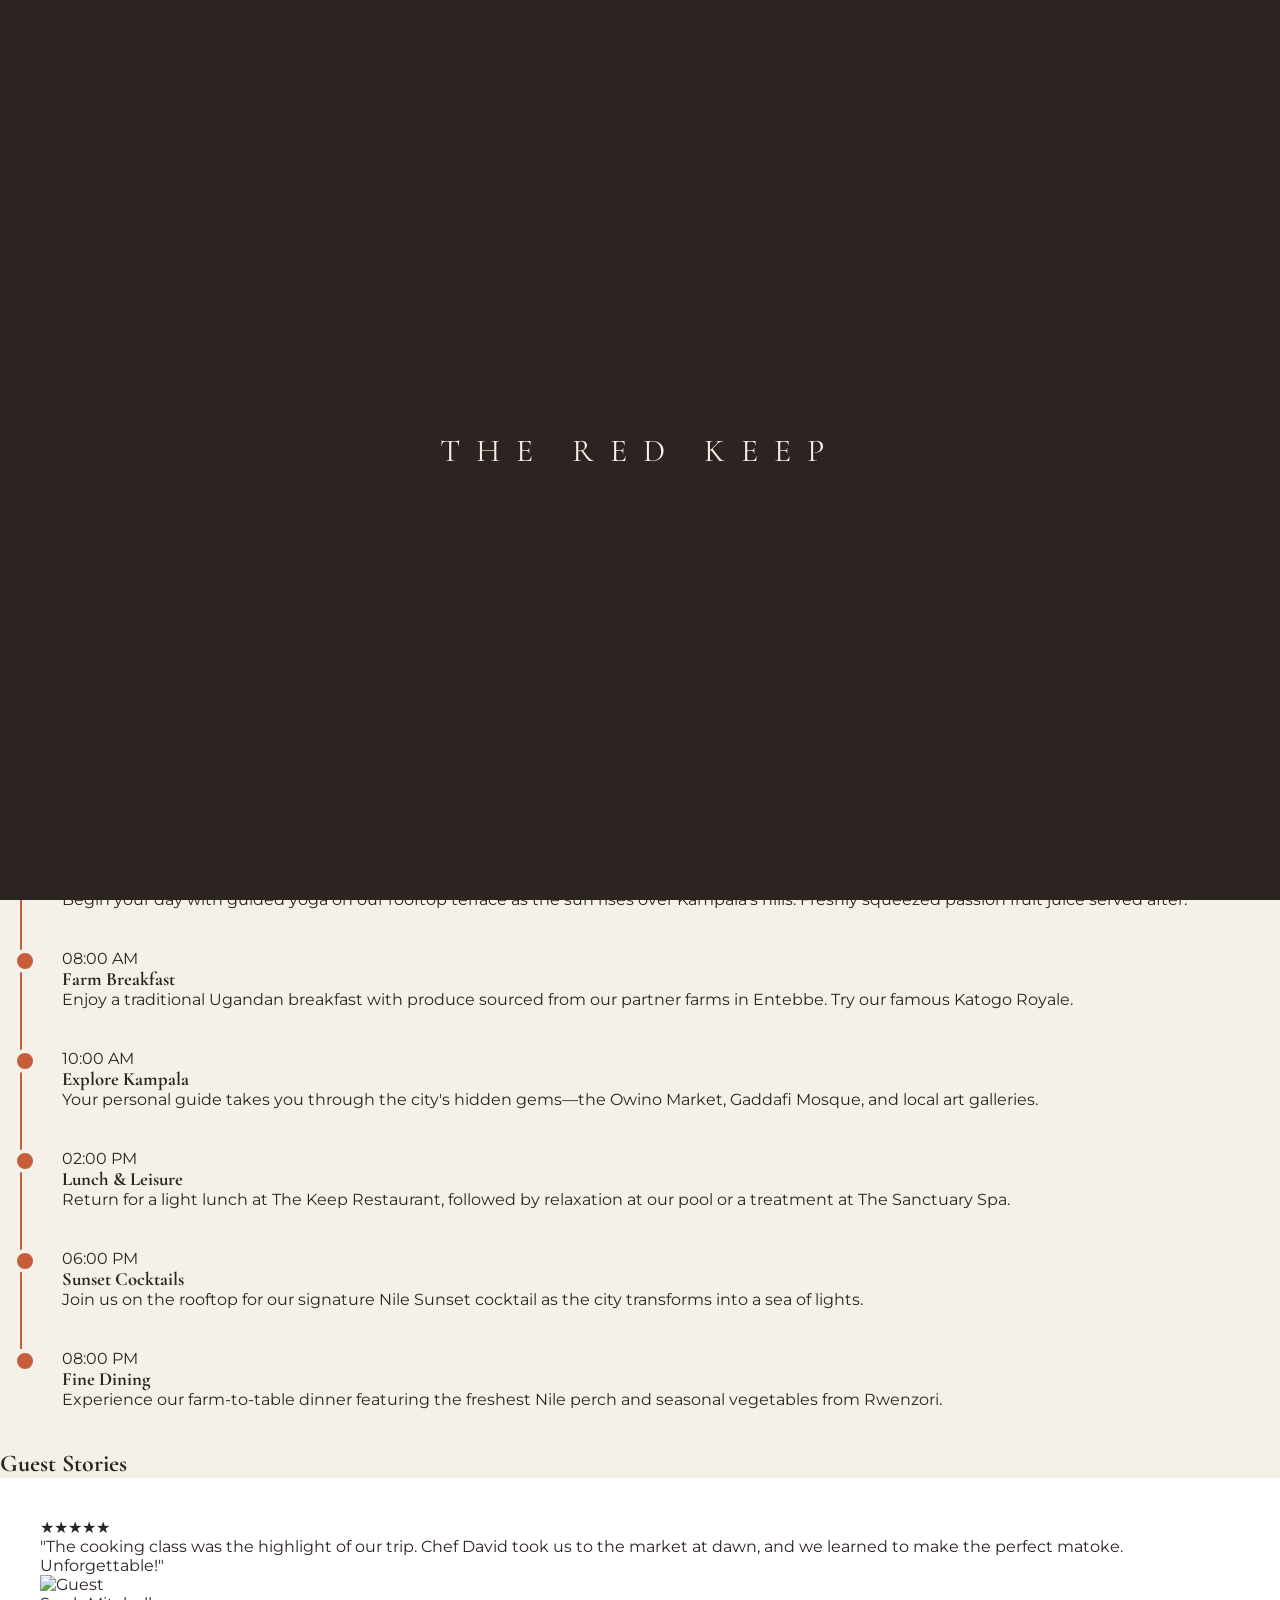
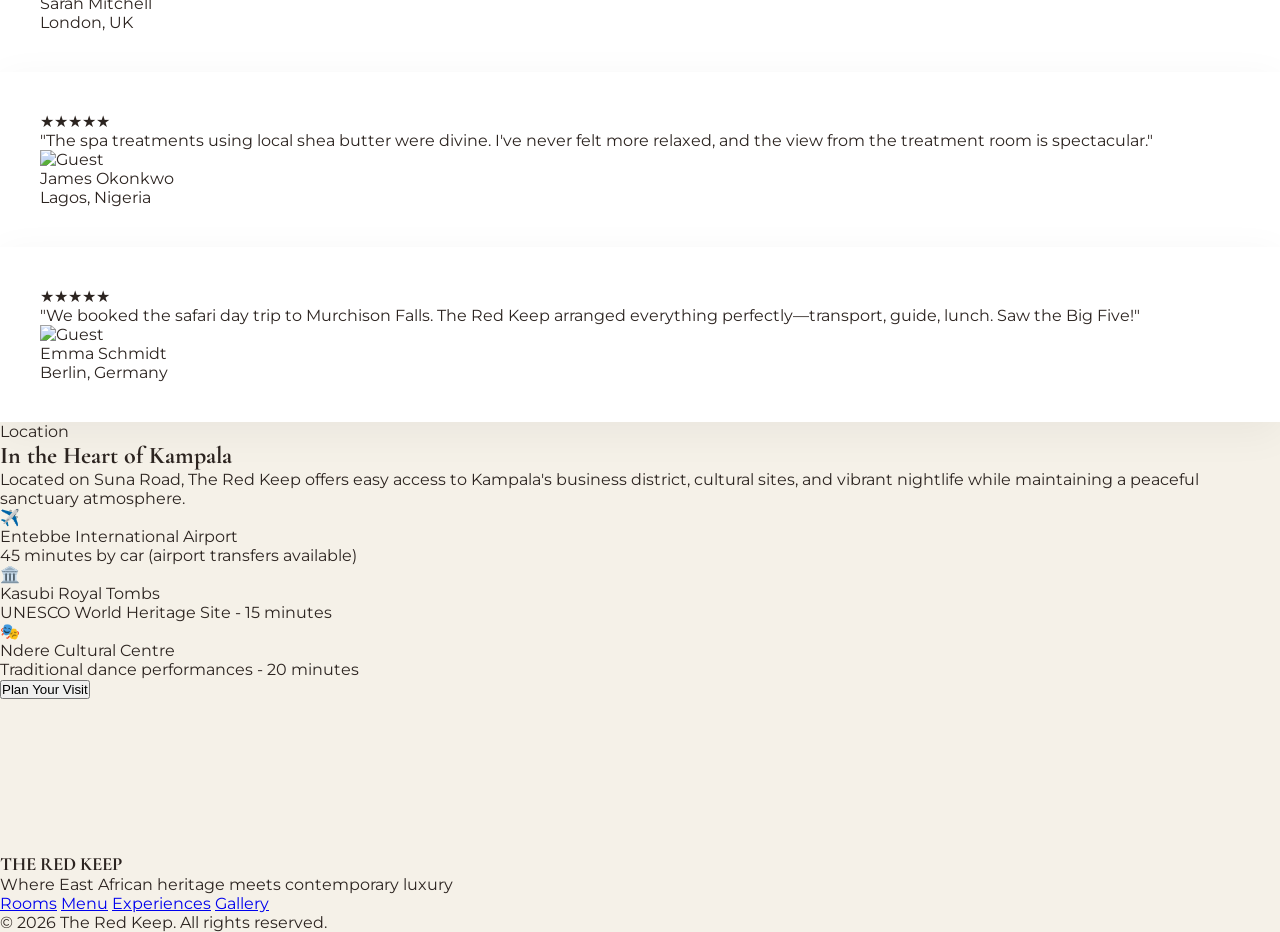
==== commit 768f9d3c: "Add Google Maps embed to pages with location info Replace the placeholder map on experiences.html wi" ====
--- a/experiences.html
+++ b/experiences.html
@@ -479,22 +479,16 @@
             </button>
           </div>
 
-          <div
-            class="map-container rounded-sm overflow-hidden h-96 bg-stone-800 flex items-center justify-center"
-          >
-            <div class="text-center p-8">
-              <p class="text-6xl mb-4">🗺️</p>
-              <p class="font-serif text-2xl mb-2">Interactive Map</p>
-              <p class="text-cream/60 text-sm">
-                18A, Suna Road<br />Kampala, Uganda
-              </p>
-              <a
-                href="https://maps.google.com"
-                target="_blank"
-                class="inline-block mt-4 text-terracotta hover:underline"
-                >Get Directions →</a
-              >
-            </div>
+          <div class="map-container rounded-sm overflow-hidden h-96">
+            <iframe
+              src="https://www.google.com/maps/embed?pb=!1m18!1m12!1m3!1d3989.7573095498!2d32.5796!3d0.3176!2m3!1f0!2f0!3f0!3m2!1i1024!2i768!4f13.1!3m3!1m2!1s0x0%3A0x0!2sSuna%20Road%2C%20Kampala%2C%20Uganda!5e0!3m2!1sen!2sug!4v1700000000000"
+              width="100%"
+              height="100%"
+              style="border: 0"
+              allowfullscreen=""
+              loading="lazy"
+              referrerpolicy="no-referrer-when-downgrade"
+            ></iframe>
           </div>
         </div>
       </div>
